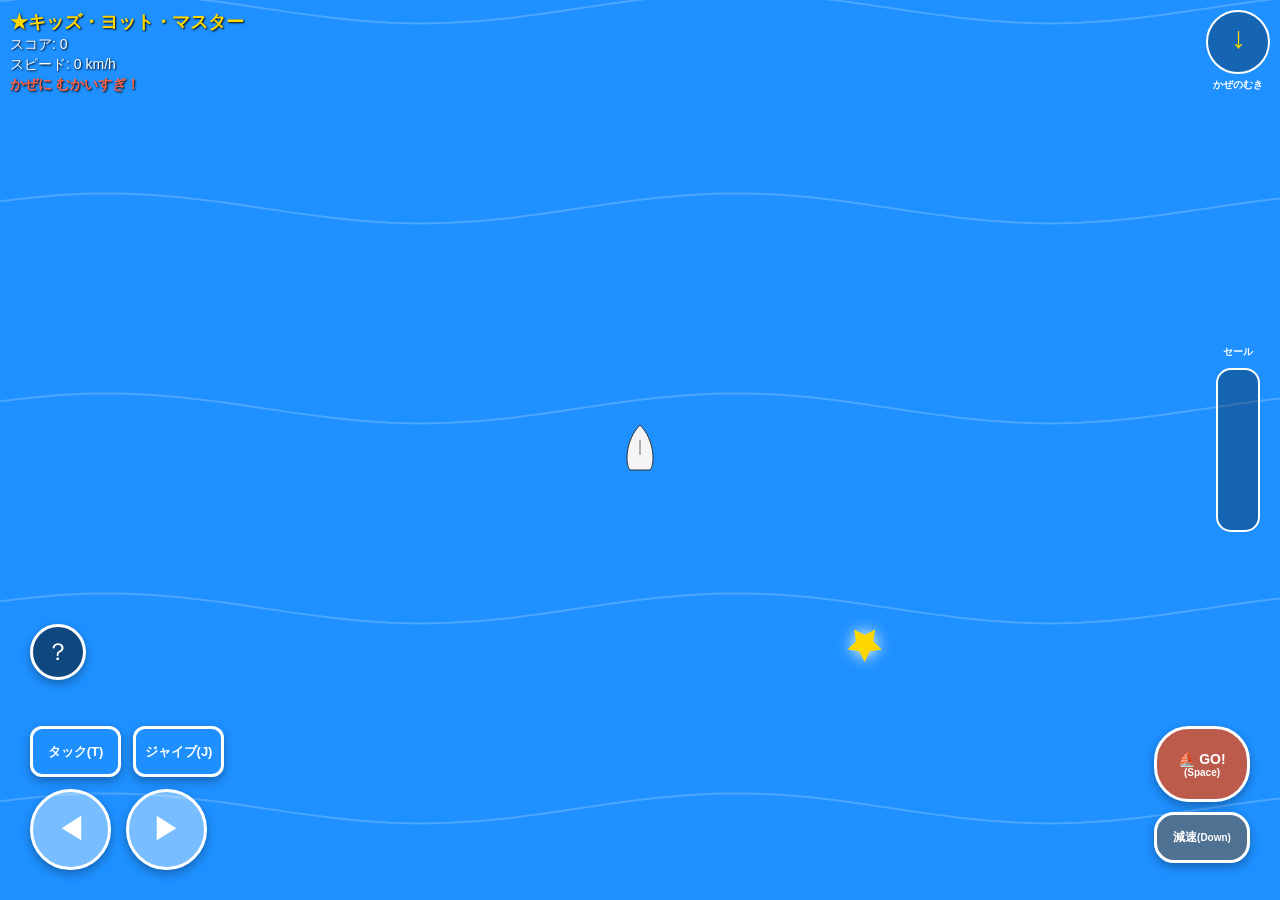
==== index.html @ 358315ac "Update and rename kids-yacht-master.html to index.html" ====
<!DOCTYPE html>
<html lang="ja">
<head>
    <meta charset="UTF-8">
    <meta name="viewport" content="width=device-width, initial-scale=1.0, maximum-scale=1.0, user-scalable=no">
    <title>キッズ・ヨット・マスター（操船強化版）</title>
    <style>
        /* 基本レイアウトの設定 */
        body {
            margin: 0;
            overflow: hidden;
            background-color: #87CEEB;
            font-family: "Hiragino Kaku Gothic ProN", "Meiryo", sans-serif;
            touch-action: none;
            -webkit-user-select: none;
            user-select: none;
        }
        #gameCanvas {
            display: block;
            background-color: #1E90FF;
        }
        /* スコアや速度などの情報を表示するエリア */
        #ui {
            position: absolute;
            top: 10px;
            left: 10px;
            color: white;
            text-shadow: 1px 1px 2px #000;
            pointer-events: none;
            z-index: 10;
        }
        h1 { margin: 0; font-size: 18px; color: #FFD700; }
        p { margin: 2px 0; font-size: 14px; }

        /* 風向きインジケーターの設定 */
        #wind-container {
            position: absolute;
            top: 10px;
            right: 10px;
            text-align: center;
            pointer-events: none;
            z-index: 10;
        }
        #wind-indicator {
            width: 60px;
            height: 60px;
            background: rgba(0, 0, 0, 0.3);
            border: 2px solid white;
            border-radius: 50%;
            display: flex;
            justify-content: center;
            align-items: center;
            margin: 0 auto;
        }
        #arrow {
            font-size: 30px;
            font-weight: bold;
            color: #FFD700;
            transition: transform 0.1s;
        }
        .label { color: white; font-size: 10px; font-weight: bold; margin-top: 4px; }

        /* セール状態ゲージ */
        #sail-gauge-container {
            position: absolute;
            right: 20px;
            top: 50%;
            transform: translateY(-50%);
            width: 30px;
            height: 150px;
            background: rgba(0, 0, 0, 0.3);
            border: 2px solid white;
            border-radius: 15px;
            padding: 5px;
            display: flex;
            flex-direction: column;
            align-items: center;
            justify-content: flex-end;
            z-index: 10;
        }
        #sail-gauge-fill {
            width: 100%;
            height: 0%;
            background: #FF6347;
            border-radius: 10px;
            transition: height 0.3s ease;
        }
        #sail-gauge-label {
            position: absolute;
            top: -25px;
            color: white;
            font-size: 10px;
            white-space: nowrap;
            font-weight: bold;
        }

        /* 下部の操作ボタンエリア */
        #controls {
            position: absolute;
            bottom: 30px;
            left: 0;
            width: 100%;
            display: flex;
            justify-content: space-between;
            padding: 0 30px;
            box-sizing: border-box;
            z-index: 20;
        }

        .btn {
            width: 75px;
            height: 75px;
            background: rgba(255, 255, 255, 0.4);
            border: 3px solid white;
            border-radius: 50%;
            font-size: 30px;
            display: flex;
            justify-content: center;
            align-items: center;
            cursor: pointer;
            box-shadow: 0 4px 10px rgba(0,0,0,0.3);
            color: white;
        }
        
        .btn:active, .btn.pressed {
            background: rgba(255, 215, 0, 0.8);
            transform: scale(0.9);
        }

        /* タック・ジャイブボタンのスタイル（サイズを大きく調整） */
        .special-btns {
            display: flex;
            gap: 12px;
            margin-bottom: 12px;
        }
        .btn-small {
            width: 85px; /* 65pxから拡大 */
            height: 45px; /* 40pxから拡大 */
            font-size: 13px;
            font-weight: bold;
            border-radius: 12px;
            background: rgba(30, 144, 255, 0.6);
        }

        /* セール操作用ボタン */
        .sail-btns {
            display: flex;
            flex-direction: column;
            gap: 10px;
            align-items: center;
        }

        #btn-sail {
            width: 90px;
            height: 70px;
            background: rgba(255, 69, 0, 0.7);
            font-size: 14px;
            font-weight: bold;
            border-radius: 35px;
            flex-direction: column;
            text-align: center;
        }
        #btn-sail.active { background: #FFD700; color: #333; }
        
        #btn-release {
            width: 90px;
            height: 45px;
            background: rgba(100, 100, 100, 0.7);
            font-size: 12px;
            font-weight: bold;
            border-radius: 20px;
            text-align: center;
        }

        /* ヘルプボタン */
        #btn-help {
            position: absolute;
            bottom: 220px; 
            left: 30px;
            width: 50px;
            height: 50px;
            font-size: 24px;
            background: rgba(0, 0, 0, 0.5);
            z-index: 25;
        }

        /* ヘルプ表示用のモーダル */
        #help-modal {
            display: none;
            position: fixed;
            top: 50%;
            left: 50%;
            transform: translate(-50%, -50%);
            width: 85%;
            max-width: 400px;
            background: white;
            padding: 20px;
            border-radius: 20px;
            box-shadow: 0 0 20px rgba(0,0,0,0.5);
            z-index: 100;
            color: #333;
        }
        #help-modal h2 { margin-top: 0; color: #1E90FF; text-align: center; }
        #help-modal ul { padding-left: 20px; }
        #help-modal li { margin-bottom: 10px; font-size: 14px; line-height: 1.4; }
        #close-help {
            display: block;
            margin: 20px auto 0;
            padding: 10px 30px;
            background: #1E90FF;
            color: white;
            border: none;
            border-radius: 25px;
            font-weight: bold;
            cursor: pointer;
        }
        #overlay {
            display: none;
            position: fixed;
            top: 0;
            left: 0;
            width: 100%;
            height: 100%;
            background: rgba(0,0,0,0.6);
            z-index: 90;
        }
    </style>
</head>
<body>

    <div id="ui">
        <h1>★キッズ・ヨット・マスター</h1>
        <p>スコア: <span id="score">0</span></p>
        <p>スピード: <span id="speed">0</span> km/h</p>
        <p id="msg" style="color: #FF6347; font-weight: bold;"></p>
    </div>

    <div id="wind-container">
        <div id="wind-indicator"><div id="arrow">↑</div></div>
        <div class="label">かぜのむき</div>
    </div>

    <!-- セールゲージ -->
    <div id="sail-gauge-container">
        <div id="sail-gauge-label">セール</div>
        <div id="sail-gauge-fill"></div>
    </div>

    <canvas id="gameCanvas"></canvas>

    <div id="btn-help" class="btn">？</div>

    <div id="controls">
        <div style="display:flex; flex-direction: column;">
            <div class="special-btns">
                <div id="btn-tack" class="btn btn-small">タック(T)</div>
                <div id="btn-gybe" class="btn btn-small">ジャイブ(J)</div>
            </div>
            <div style="display:flex; gap:15px; align-items: flex-end;">
                <div id="btn-left" class="btn">◀</div>
                <div id="btn-right" class="btn">▶</div>
            </div>
        </div>
        <div class="sail-btns">
            <div id="btn-sail" class="btn">⛵ GO!<br><span style="font-size:10px;">(Space)</span></div>
            <div id="btn-release" class="btn">減速<br><span style="font-size:10px;">(Down)</span></div>
        </div>
    </div>

    <div id="overlay"></div>
    <div id="help-modal">
        <h2>あそびかた</h2>
        <ul>
            <li><strong>【GO! / Space】</strong>でセールを はるよ！</li>
            <li><strong>【減速 / ↓】</strong>でセールを たたんで 止まるよ。</li>
            <li><strong>【タック / T】</strong>は 風上（かざかみ）を 通って むきを かえるよ。</li>
            <li><strong>【ジャイブ / J】</strong>は 風下（かざしも）を 通って むきを かえるよ。</li>
            <li><strong>【◀ ▶】</strong>は ハンドルを きるよ。</li>
            <li>かぜを よこから うけると スピードが アップ！ ⛵✨</li>
        </ul>
        <button id="close-help">わかった！</button>
    </div>

<script>
    /**
     * システム管理・初期化
     */
    const canvas = document.getElementById('gameCanvas');
    const ctx = canvas.getContext('2d');

    function resize() {
        canvas.width = window.innerWidth;
        canvas.height = window.innerHeight;
    }
    window.addEventListener('resize', resize);
    resize();

    /**
     * ヘルプ画面制御
     */
    const helpBtn = document.getElementById('btn-help');
    const helpModal = document.getElementById('help-modal');
    const helpOverlay = document.getElementById('overlay');
    const closeHelp = document.getElementById('close-help');

    const toggleHelp = (show) => {
        const display = show ? 'block' : 'none';
        helpModal.style.display = display;
        helpOverlay.style.display = display;
    };

    helpBtn.addEventListener('click', () => toggleHelp(true));
    helpBtn.addEventListener('touchstart', (e) => { e.preventDefault(); toggleHelp(true); });
    closeHelp.addEventListener('click', () => toggleHelp(false));
    helpOverlay.addEventListener('click', () => toggleHelp(false));

    /**
     * ゲーム状態
     */
    let score = 0;
    const boat = {
        x: window.innerWidth / 2,
        y: window.innerHeight / 2,
        angle: -Math.PI / 2,
        speed: 0,
        maxSpeed: 6,
        rotationSpeed: 0.05,
        sailOpen: false,
        autoRotateDir: 0, 
        autoRotateTarget: null
    };

    const windAngle = Math.PI / 2; // 北風（上から下）

    const star = {
        x: Math.random() * (window.innerWidth - 100) + 50,
        y: Math.random() * (window.innerHeight - 100) + 50,
        size: 18
    };

    const input = { left: false, right: false };

    /**
     * 旋回ロジック（タック・ジャイブ）
     */
    function startSpecialMove(type) {
        // 現在の風に対する角度を確認
        let diff = Math.atan2(Math.sin(boat.angle - windAngle), Math.cos(boat.angle - windAngle));
        
        if (type === 'tack') {
            // タック：風上を回る
            boat.autoRotateDir = (diff < 0) ? 1 : -1;
            boat.autoRotateTarget = boat.angle + boat.autoRotateDir * Math.PI * 0.5;
        } else if (type === 'gybe') {
            // ジャイブ：風下を回る
            boat.autoRotateDir = (diff < 0) ? -1 : 1;
            boat.autoRotateTarget = boat.angle + boat.autoRotateDir * Math.PI * 0.5;
        }
    }

    /**
     * 入力イベント処理
     */
    // キーボード
    window.addEventListener('keydown', (e) => {
        const key = e.code;
        if(key === 'ArrowLeft') { input.left = true; boat.autoRotateDir = 0; }
        if(key === 'ArrowRight') { input.right = true; boat.autoRotateDir = 0; }
        if(key === 'Space' || key === 'ArrowUp') boat.sailOpen = true;
        if(key === 'ArrowDown') boat.sailOpen = false;
        
        // 特殊操船ショートカット
        if(key === 'KeyT') startSpecialMove('tack');
        if(key === 'KeyJ') startSpecialMove('gybe');
    });
    
    window.addEventListener('keyup', (e) => {
        if(e.code === 'ArrowLeft') input.left = false;
        if(e.code === 'ArrowRight') input.right = false;
    });

    // ボタンUI
    function setupDirBtn(id, key) {
        const btn = document.getElementById(id);
        const start = (e) => { 
            e.preventDefault(); 
            input[key] = true; 
            btn.classList.add('pressed'); 
            boat.autoRotateDir = 0; 
        };
        const end = (e) => { 
            e.preventDefault(); 
            input[key] = false; 
            btn.classList.remove('pressed'); 
        };
        btn.addEventListener('touchstart', start, {passive: false});
        btn.addEventListener('touchend', end, {passive: false});
        btn.addEventListener('mousedown', start);
        btn.addEventListener('mouseup', end);
        btn.addEventListener('mouseleave', end);
    }
    setupDirBtn('btn-left', 'left');
    setupDirBtn('btn-right', 'right');

    const sailBtn = document.getElementById('btn-sail');
    const releaseBtn = document.getElementById('btn-release');
    const tackBtn = document.getElementById('btn-tack');
    const gybeBtn = document.getElementById('btn-gybe');

    sailBtn.addEventListener('click', () => boat.sailOpen = true);
    sailBtn.addEventListener('touchstart', (e) => { e.preventDefault(); boat.sailOpen = true; });
    releaseBtn.addEventListener('click', () => boat.sailOpen = false);
    releaseBtn.addEventListener('touchstart', (e) => { e.preventDefault(); boat.sailOpen = false; });
    
    tackBtn.addEventListener('click', () => startSpecialMove('tack'));
    gybeBtn.addEventListener('click', () => startSpecialMove('gybe'));

    /**
     * 更新処理
     */
    function update() {
        // 自動旋回
        if (boat.autoRotateDir !== 0) {
            boat.angle += boat.rotationSpeed * boat.autoRotateDir;
            if (Math.abs(boat.angle - boat.autoRotateTarget) < 0.1) {
                boat.autoRotateDir = 0;
            }
        }

        // 手動旋回
        if (input.left) boat.angle -= boat.rotationSpeed;
        if (input.right) boat.angle += boat.rotationSpeed;

        // 風との角度計算
        let diff = Math.atan2(Math.sin(boat.angle - windAngle), Math.cos(boat.angle - windAngle));
        let absDiff = Math.abs(diff);

        let windEfficiency = 0;
        let msg = "";

        // ヨットの帆走物理
        if (absDiff > Math.PI * 0.75) {
            windEfficiency = -0.5;
            msg = "かぜに むかいすぎ！";
        } else if (absDiff > Math.PI * 0.4) {
            windEfficiency = 1.2;
        } else if (absDiff < Math.PI * 0.15) {
            windEfficiency = 0.7;
        } else {
            windEfficiency = 1.0;
        }

        if (boat.sailOpen) {
            boat.speed += 0.08 * windEfficiency;
            sailBtn.classList.add('active');
        } else {
            boat.speed *= 0.97;
            sailBtn.classList.remove('active');
        }

        if (boat.speed > boat.maxSpeed) boat.speed = boat.maxSpeed;
        if (boat.speed < 0) boat.speed = 0;

        boat.x += Math.cos(boat.angle) * boat.speed;
        boat.y += Math.sin(boat.angle) * boat.speed;

        // ループ
        if (boat.x > canvas.width + 20) boat.x = -20;
        if (boat.x < -20) boat.x = canvas.width + 20;
        if (boat.y > canvas.height + 20) boat.y = -20;
        if (boat.y < -20) boat.y = canvas.height + 20;

        // アイテム取得
        let dx = boat.x - star.x;
        let dy = boat.y - star.y;
        if (Math.sqrt(dx*dx + dy*dy) < 35) {
            score++;
            document.getElementById('score').innerText = score;
            star.x = Math.random() * (canvas.width - 100) + 50;
            star.y = Math.random() * (canvas.height - 100) + 50;
            if (navigator.vibrate) navigator.vibrate(50);
        }

        // UI
        document.getElementById('speed').innerText = Math.floor(boat.speed * 5);
        document.getElementById('msg').innerText = msg;
        const gaugeHeight = boat.sailOpen ? 100 : 0;
        document.getElementById('sail-gauge-fill').style.height = gaugeHeight + '%';
    }

    /**
     * 描画処理
     */
    function draw() {
        ctx.clearRect(0, 0, canvas.width, canvas.height);

        // 波背景
        ctx.strokeStyle = "rgba(255, 255, 255, 0.2)";
        ctx.lineWidth = 2;
        let time = Date.now() / 1000;
        for(let i=-2; i<10; i++) {
            let yOffset = (time * 50) % 200;
            let baseY = i * 200 + yOffset;
            ctx.beginPath();
            for(let x=0; x<canvas.width + 100; x+=30) {
                let waveY = baseY + Math.sin(x/100 + time) * 15;
                if (x === 0) ctx.moveTo(x, waveY);
                else ctx.lineTo(x, waveY);
            }
            ctx.stroke();
        }

        // 星
        ctx.save();
        ctx.fillStyle = "#FFD700";
        ctx.shadowColor = "white";
        ctx.shadowBlur = 15;
        ctx.beginPath();
        for(let i=0; i<5; i++) {
            ctx.lineTo(star.x + Math.cos((18+i*72)/180*Math.PI)*star.size, 
                       star.y + Math.sin((18+i*72)/180*Math.PI)*star.size);
            ctx.lineTo(star.x + Math.cos((54+i*72)/180*Math.PI)*star.size/2, 
                       star.y + Math.sin((54+i*72)/180*Math.PI)*star.size/2);
        }
        ctx.closePath();
        ctx.fill();
        ctx.restore();

        // 船体
        ctx.save();
        ctx.translate(boat.x, boat.y);
        ctx.rotate(boat.angle);

        ctx.fillStyle = "#F5F5F5";
        ctx.beginPath();
        ctx.moveTo(25, 0);
        ctx.bezierCurveTo(10, 15, -15, 15, -20, 10);
        ctx.lineTo(-20, -10);
        ctx.bezierCurveTo(-15, -15, 10, -15, 25, 0);
        ctx.fill();
        ctx.strokeStyle = "#333";
        ctx.lineWidth = 1;
        ctx.stroke();

        ctx.strokeStyle = "#666";
        ctx.beginPath(); ctx.moveTo(-5, 0); ctx.lineTo(10, 0); ctx.stroke();

        // 帆（セール）
        if (boat.sailOpen || boat.speed > 0.5) {
            let diff = Math.atan2(Math.sin(windAngle - boat.angle), Math.cos(windAngle - boat.angle));
            let sailAngle = diff / 2;
            if (Math.abs(diff) > Math.PI * 0.8) sailAngle = 0;

            ctx.save();
            ctx.rotate(sailAngle);
            ctx.globalAlpha = boat.sailOpen ? 1.0 : 0.4;
            ctx.fillStyle = "white";
            ctx.beginPath();
            ctx.moveTo(8, 0);
            let curveWidth = boat.sailOpen ? (2 + boat.speed) : 1;
            ctx.quadraticCurveTo(-15, curveWidth, -25, 0);
            ctx.lineTo(8, 0);
            ctx.fill();
            ctx.strokeStyle = "#ddd";
            ctx.stroke();
            ctx.restore();
        }

        ctx.restore();
    }

    function gameLoop() {
        update();
        draw();
        requestAnimationFrame(gameLoop);
    }

    document.getElementById('arrow').style.transform = `rotate(180deg)`;
    gameLoop();
</script>
</body>
</html>
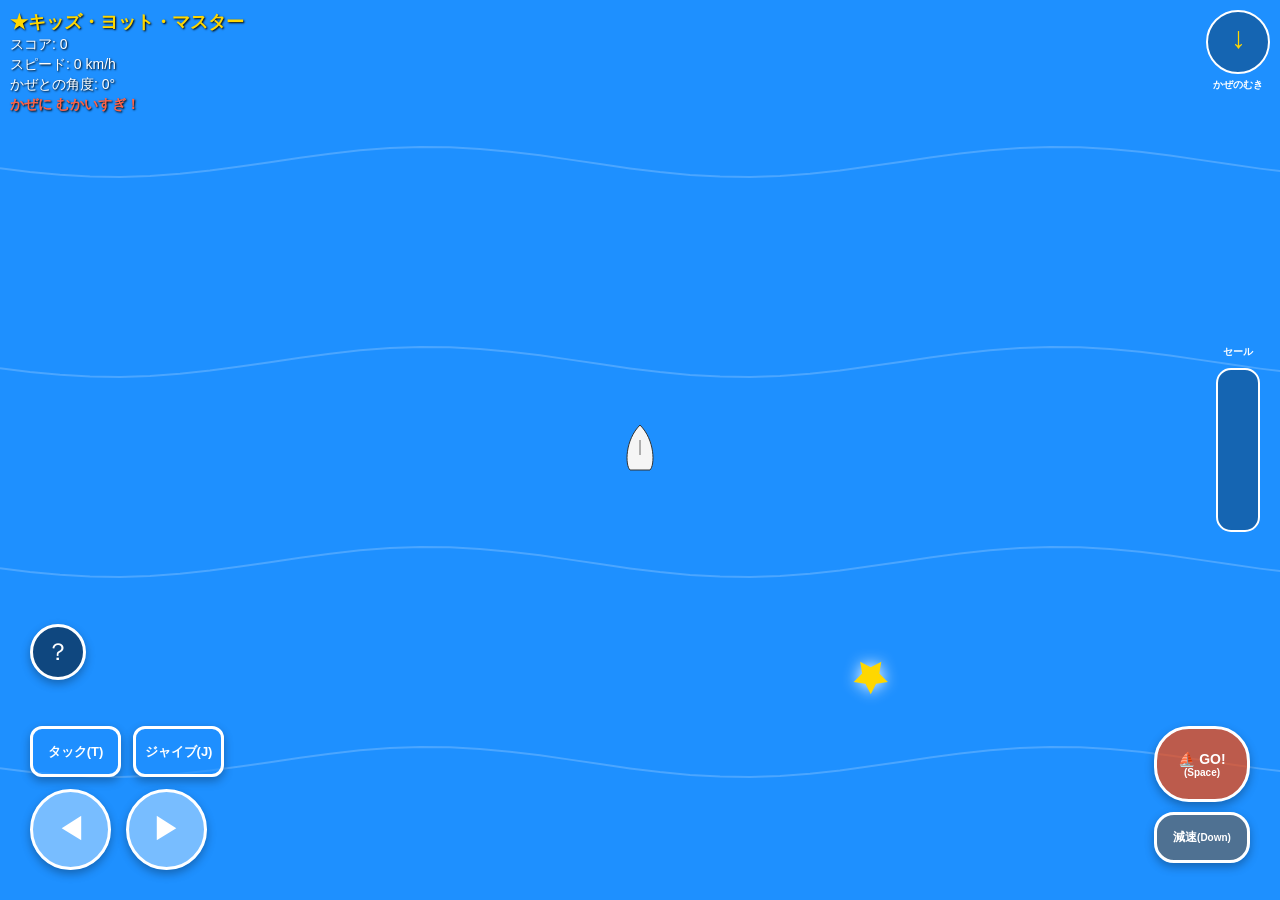
==== commit 792a1413: "* jsとCSSを分割 * セールの貼り具合を微調整出来るように変更 * 風上から見てヨットがどれだけ傾いてるかを表示するよう変更" ====
--- a/index.html
+++ b/index.html
@@ -1,242 +1,27 @@
 <!DOCTYPE html>
 <html lang="ja">
+
 <head>
     <meta charset="UTF-8">
     <meta name="viewport" content="width=device-width, initial-scale=1.0, maximum-scale=1.0, user-scalable=no">
     <title>キッズ・ヨット・マスター（操船強化版）</title>
-    <style>
-        /* 基本レイアウトの設定 */
-        body {
-            margin: 0;
-            overflow: hidden;
-            background-color: #87CEEB;
-            font-family: "Hiragino Kaku Gothic ProN", "Meiryo", sans-serif;
-            touch-action: none;
-            -webkit-user-select: none;
-            user-select: none;
-        }
-        #gameCanvas {
-            display: block;
-            background-color: #1E90FF;
-        }
-        /* スコアや速度などの情報を表示するエリア */
-        #ui {
-            position: absolute;
-            top: 10px;
-            left: 10px;
-            color: white;
-            text-shadow: 1px 1px 2px #000;
-            pointer-events: none;
-            z-index: 10;
-        }
-        h1 { margin: 0; font-size: 18px; color: #FFD700; }
-        p { margin: 2px 0; font-size: 14px; }
+    <link rel="stylesheet" href="style.css">
+</head>
 
-        /* 風向きインジケーターの設定 */
-        #wind-container {
-            position: absolute;
-            top: 10px;
-            right: 10px;
-            text-align: center;
-            pointer-events: none;
-            z-index: 10;
-        }
-        #wind-indicator {
-            width: 60px;
-            height: 60px;
-            background: rgba(0, 0, 0, 0.3);
-            border: 2px solid white;
-            border-radius: 50%;
-            display: flex;
-            justify-content: center;
-            align-items: center;
-            margin: 0 auto;
-        }
-        #arrow {
-            font-size: 30px;
-            font-weight: bold;
-            color: #FFD700;
-            transition: transform 0.1s;
-        }
-        .label { color: white; font-size: 10px; font-weight: bold; margin-top: 4px; }
-
-        /* セール状態ゲージ */
-        #sail-gauge-container {
-            position: absolute;
-            right: 20px;
-            top: 50%;
-            transform: translateY(-50%);
-            width: 30px;
-            height: 150px;
-            background: rgba(0, 0, 0, 0.3);
-            border: 2px solid white;
-            border-radius: 15px;
-            padding: 5px;
-            display: flex;
-            flex-direction: column;
-            align-items: center;
-            justify-content: flex-end;
-            z-index: 10;
-        }
-        #sail-gauge-fill {
-            width: 100%;
-            height: 0%;
-            background: #FF6347;
-            border-radius: 10px;
-            transition: height 0.3s ease;
-        }
-        #sail-gauge-label {
-            position: absolute;
-            top: -25px;
-            color: white;
-            font-size: 10px;
-            white-space: nowrap;
-            font-weight: bold;
-        }
-
-        /* 下部の操作ボタンエリア */
-        #controls {
-            position: absolute;
-            bottom: 30px;
-            left: 0;
-            width: 100%;
-            display: flex;
-            justify-content: space-between;
-            padding: 0 30px;
-            box-sizing: border-box;
-            z-index: 20;
-        }
-
-        .btn {
-            width: 75px;
-            height: 75px;
-            background: rgba(255, 255, 255, 0.4);
-            border: 3px solid white;
-            border-radius: 50%;
-            font-size: 30px;
-            display: flex;
-            justify-content: center;
-            align-items: center;
-            cursor: pointer;
-            box-shadow: 0 4px 10px rgba(0,0,0,0.3);
-            color: white;
-        }
-        
-        .btn:active, .btn.pressed {
-            background: rgba(255, 215, 0, 0.8);
-            transform: scale(0.9);
-        }
-
-        /* タック・ジャイブボタンのスタイル（サイズを大きく調整） */
-        .special-btns {
-            display: flex;
-            gap: 12px;
-            margin-bottom: 12px;
-        }
-        .btn-small {
-            width: 85px; /* 65pxから拡大 */
-            height: 45px; /* 40pxから拡大 */
-            font-size: 13px;
-            font-weight: bold;
-            border-radius: 12px;
-            background: rgba(30, 144, 255, 0.6);
-        }
-
-        /* セール操作用ボタン */
-        .sail-btns {
-            display: flex;
-            flex-direction: column;
-            gap: 10px;
-            align-items: center;
-        }
-
-        #btn-sail {
-            width: 90px;
-            height: 70px;
-            background: rgba(255, 69, 0, 0.7);
-            font-size: 14px;
-            font-weight: bold;
-            border-radius: 35px;
-            flex-direction: column;
-            text-align: center;
-        }
-        #btn-sail.active { background: #FFD700; color: #333; }
-        
-        #btn-release {
-            width: 90px;
-            height: 45px;
-            background: rgba(100, 100, 100, 0.7);
-            font-size: 12px;
-            font-weight: bold;
-            border-radius: 20px;
-            text-align: center;
-        }
-
-        /* ヘルプボタン */
-        #btn-help {
-            position: absolute;
-            bottom: 220px; 
-            left: 30px;
-            width: 50px;
-            height: 50px;
-            font-size: 24px;
-            background: rgba(0, 0, 0, 0.5);
-            z-index: 25;
-        }
-
-        /* ヘルプ表示用のモーダル */
-        #help-modal {
-            display: none;
-            position: fixed;
-            top: 50%;
-            left: 50%;
-            transform: translate(-50%, -50%);
-            width: 85%;
-            max-width: 400px;
-            background: white;
-            padding: 20px;
-            border-radius: 20px;
-            box-shadow: 0 0 20px rgba(0,0,0,0.5);
-            z-index: 100;
-            color: #333;
-        }
-        #help-modal h2 { margin-top: 0; color: #1E90FF; text-align: center; }
-        #help-modal ul { padding-left: 20px; }
-        #help-modal li { margin-bottom: 10px; font-size: 14px; line-height: 1.4; }
-        #close-help {
-            display: block;
-            margin: 20px auto 0;
-            padding: 10px 30px;
-            background: #1E90FF;
-            color: white;
-            border: none;
-            border-radius: 25px;
-            font-weight: bold;
-            cursor: pointer;
-        }
-        #overlay {
-            display: none;
-            position: fixed;
-            top: 0;
-            left: 0;
-            width: 100%;
-            height: 100%;
-            background: rgba(0,0,0,0.6);
-            z-index: 90;
-        }
-    </style>
-</head>
 <body>
 
     <div id="ui">
         <h1>★キッズ・ヨット・マスター</h1>
         <p>スコア: <span id="score">0</span></p>
         <p>スピード: <span id="speed">0</span> km/h</p>
+        <p>かぜとの角度: <span id="wind-angle-val">0</span>°</p>
         <p id="msg" style="color: #FF6347; font-weight: bold;"></p>
     </div>
 
     <div id="wind-container">
-        <div id="wind-indicator"><div id="arrow">↑</div></div>
+        <div id="wind-indicator">
+            <div id="arrow">↑</div>
+        </div>
         <div class="label">かぜのむき</div>
     </div>
 
@@ -281,302 +66,7 @@
         <button id="close-help">わかった！</button>
     </div>
 
-<script>
-    /**
-     * システム管理・初期化
-     */
-    const canvas = document.getElementById('gameCanvas');
-    const ctx = canvas.getContext('2d');
+    <script src="script.js"></script>
+</body>
 
-    function resize() {
-        canvas.width = window.innerWidth;
-        canvas.height = window.innerHeight;
-    }
-    window.addEventListener('resize', resize);
-    resize();
-
-    /**
-     * ヘルプ画面制御
-     */
-    const helpBtn = document.getElementById('btn-help');
-    const helpModal = document.getElementById('help-modal');
-    const helpOverlay = document.getElementById('overlay');
-    const closeHelp = document.getElementById('close-help');
-
-    const toggleHelp = (show) => {
-        const display = show ? 'block' : 'none';
-        helpModal.style.display = display;
-        helpOverlay.style.display = display;
-    };
-
-    helpBtn.addEventListener('click', () => toggleHelp(true));
-    helpBtn.addEventListener('touchstart', (e) => { e.preventDefault(); toggleHelp(true); });
-    closeHelp.addEventListener('click', () => toggleHelp(false));
-    helpOverlay.addEventListener('click', () => toggleHelp(false));
-
-    /**
-     * ゲーム状態
-     */
-    let score = 0;
-    const boat = {
-        x: window.innerWidth / 2,
-        y: window.innerHeight / 2,
-        angle: -Math.PI / 2,
-        speed: 0,
-        maxSpeed: 6,
-        rotationSpeed: 0.05,
-        sailOpen: false,
-        autoRotateDir: 0, 
-        autoRotateTarget: null
-    };
-
-    const windAngle = Math.PI / 2; // 北風（上から下）
-
-    const star = {
-        x: Math.random() * (window.innerWidth - 100) + 50,
-        y: Math.random() * (window.innerHeight - 100) + 50,
-        size: 18
-    };
-
-    const input = { left: false, right: false };
-
-    /**
-     * 旋回ロジック（タック・ジャイブ）
-     */
-    function startSpecialMove(type) {
-        // 現在の風に対する角度を確認
-        let diff = Math.atan2(Math.sin(boat.angle - windAngle), Math.cos(boat.angle - windAngle));
-        
-        if (type === 'tack') {
-            // タック：風上を回る
-            boat.autoRotateDir = (diff < 0) ? 1 : -1;
-            boat.autoRotateTarget = boat.angle + boat.autoRotateDir * Math.PI * 0.5;
-        } else if (type === 'gybe') {
-            // ジャイブ：風下を回る
-            boat.autoRotateDir = (diff < 0) ? -1 : 1;
-            boat.autoRotateTarget = boat.angle + boat.autoRotateDir * Math.PI * 0.5;
-        }
-    }
-
-    /**
-     * 入力イベント処理
-     */
-    // キーボード
-    window.addEventListener('keydown', (e) => {
-        const key = e.code;
-        if(key === 'ArrowLeft') { input.left = true; boat.autoRotateDir = 0; }
-        if(key === 'ArrowRight') { input.right = true; boat.autoRotateDir = 0; }
-        if(key === 'Space' || key === 'ArrowUp') boat.sailOpen = true;
-        if(key === 'ArrowDown') boat.sailOpen = false;
-        
-        // 特殊操船ショートカット
-        if(key === 'KeyT') startSpecialMove('tack');
-        if(key === 'KeyJ') startSpecialMove('gybe');
-    });
-    
-    window.addEventListener('keyup', (e) => {
-        if(e.code === 'ArrowLeft') input.left = false;
-        if(e.code === 'ArrowRight') input.right = false;
-    });
-
-    // ボタンUI
-    function setupDirBtn(id, key) {
-        const btn = document.getElementById(id);
-        const start = (e) => { 
-            e.preventDefault(); 
-            input[key] = true; 
-            btn.classList.add('pressed'); 
-            boat.autoRotateDir = 0; 
-        };
-        const end = (e) => { 
-            e.preventDefault(); 
-            input[key] = false; 
-            btn.classList.remove('pressed'); 
-        };
-        btn.addEventListener('touchstart', start, {passive: false});
-        btn.addEventListener('touchend', end, {passive: false});
-        btn.addEventListener('mousedown', start);
-        btn.addEventListener('mouseup', end);
-        btn.addEventListener('mouseleave', end);
-    }
-    setupDirBtn('btn-left', 'left');
-    setupDirBtn('btn-right', 'right');
-
-    const sailBtn = document.getElementById('btn-sail');
-    const releaseBtn = document.getElementById('btn-release');
-    const tackBtn = document.getElementById('btn-tack');
-    const gybeBtn = document.getElementById('btn-gybe');
-
-    sailBtn.addEventListener('click', () => boat.sailOpen = true);
-    sailBtn.addEventListener('touchstart', (e) => { e.preventDefault(); boat.sailOpen = true; });
-    releaseBtn.addEventListener('click', () => boat.sailOpen = false);
-    releaseBtn.addEventListener('touchstart', (e) => { e.preventDefault(); boat.sailOpen = false; });
-    
-    tackBtn.addEventListener('click', () => startSpecialMove('tack'));
-    gybeBtn.addEventListener('click', () => startSpecialMove('gybe'));
-
-    /**
-     * 更新処理
-     */
-    function update() {
-        // 自動旋回
-        if (boat.autoRotateDir !== 0) {
-            boat.angle += boat.rotationSpeed * boat.autoRotateDir;
-            if (Math.abs(boat.angle - boat.autoRotateTarget) < 0.1) {
-                boat.autoRotateDir = 0;
-            }
-        }
-
-        // 手動旋回
-        if (input.left) boat.angle -= boat.rotationSpeed;
-        if (input.right) boat.angle += boat.rotationSpeed;
-
-        // 風との角度計算
-        let diff = Math.atan2(Math.sin(boat.angle - windAngle), Math.cos(boat.angle - windAngle));
-        let absDiff = Math.abs(diff);
-
-        let windEfficiency = 0;
-        let msg = "";
-
-        // ヨットの帆走物理
-        if (absDiff > Math.PI * 0.75) {
-            windEfficiency = -0.5;
-            msg = "かぜに むかいすぎ！";
-        } else if (absDiff > Math.PI * 0.4) {
-            windEfficiency = 1.2;
-        } else if (absDiff < Math.PI * 0.15) {
-            windEfficiency = 0.7;
-        } else {
-            windEfficiency = 1.0;
-        }
-
-        if (boat.sailOpen) {
-            boat.speed += 0.08 * windEfficiency;
-            sailBtn.classList.add('active');
-        } else {
-            boat.speed *= 0.97;
-            sailBtn.classList.remove('active');
-        }
-
-        if (boat.speed > boat.maxSpeed) boat.speed = boat.maxSpeed;
-        if (boat.speed < 0) boat.speed = 0;
-
-        boat.x += Math.cos(boat.angle) * boat.speed;
-        boat.y += Math.sin(boat.angle) * boat.speed;
-
-        // ループ
-        if (boat.x > canvas.width + 20) boat.x = -20;
-        if (boat.x < -20) boat.x = canvas.width + 20;
-        if (boat.y > canvas.height + 20) boat.y = -20;
-        if (boat.y < -20) boat.y = canvas.height + 20;
-
-        // アイテム取得
-        let dx = boat.x - star.x;
-        let dy = boat.y - star.y;
-        if (Math.sqrt(dx*dx + dy*dy) < 35) {
-            score++;
-            document.getElementById('score').innerText = score;
-            star.x = Math.random() * (canvas.width - 100) + 50;
-            star.y = Math.random() * (canvas.height - 100) + 50;
-            if (navigator.vibrate) navigator.vibrate(50);
-        }
-
-        // UI
-        document.getElementById('speed').innerText = Math.floor(boat.speed * 5);
-        document.getElementById('msg').innerText = msg;
-        const gaugeHeight = boat.sailOpen ? 100 : 0;
-        document.getElementById('sail-gauge-fill').style.height = gaugeHeight + '%';
-    }
-
-    /**
-     * 描画処理
-     */
-    function draw() {
-        ctx.clearRect(0, 0, canvas.width, canvas.height);
-
-        // 波背景
-        ctx.strokeStyle = "rgba(255, 255, 255, 0.2)";
-        ctx.lineWidth = 2;
-        let time = Date.now() / 1000;
-        for(let i=-2; i<10; i++) {
-            let yOffset = (time * 50) % 200;
-            let baseY = i * 200 + yOffset;
-            ctx.beginPath();
-            for(let x=0; x<canvas.width + 100; x+=30) {
-                let waveY = baseY + Math.sin(x/100 + time) * 15;
-                if (x === 0) ctx.moveTo(x, waveY);
-                else ctx.lineTo(x, waveY);
-            }
-            ctx.stroke();
-        }
-
-        // 星
-        ctx.save();
-        ctx.fillStyle = "#FFD700";
-        ctx.shadowColor = "white";
-        ctx.shadowBlur = 15;
-        ctx.beginPath();
-        for(let i=0; i<5; i++) {
-            ctx.lineTo(star.x + Math.cos((18+i*72)/180*Math.PI)*star.size, 
-                       star.y + Math.sin((18+i*72)/180*Math.PI)*star.size);
-            ctx.lineTo(star.x + Math.cos((54+i*72)/180*Math.PI)*star.size/2, 
-                       star.y + Math.sin((54+i*72)/180*Math.PI)*star.size/2);
-        }
-        ctx.closePath();
-        ctx.fill();
-        ctx.restore();
-
-        // 船体
-        ctx.save();
-        ctx.translate(boat.x, boat.y);
-        ctx.rotate(boat.angle);
-
-        ctx.fillStyle = "#F5F5F5";
-        ctx.beginPath();
-        ctx.moveTo(25, 0);
-        ctx.bezierCurveTo(10, 15, -15, 15, -20, 10);
-        ctx.lineTo(-20, -10);
-        ctx.bezierCurveTo(-15, -15, 10, -15, 25, 0);
-        ctx.fill();
-        ctx.strokeStyle = "#333";
-        ctx.lineWidth = 1;
-        ctx.stroke();
-
-        ctx.strokeStyle = "#666";
-        ctx.beginPath(); ctx.moveTo(-5, 0); ctx.lineTo(10, 0); ctx.stroke();
-
-        // 帆（セール）
-        if (boat.sailOpen || boat.speed > 0.5) {
-            let diff = Math.atan2(Math.sin(windAngle - boat.angle), Math.cos(windAngle - boat.angle));
-            let sailAngle = diff / 2;
-            if (Math.abs(diff) > Math.PI * 0.8) sailAngle = 0;
-
-            ctx.save();
-            ctx.rotate(sailAngle);
-            ctx.globalAlpha = boat.sailOpen ? 1.0 : 0.4;
-            ctx.fillStyle = "white";
-            ctx.beginPath();
-            ctx.moveTo(8, 0);
-            let curveWidth = boat.sailOpen ? (2 + boat.speed) : 1;
-            ctx.quadraticCurveTo(-15, curveWidth, -25, 0);
-            ctx.lineTo(8, 0);
-            ctx.fill();
-            ctx.strokeStyle = "#ddd";
-            ctx.stroke();
-            ctx.restore();
-        }
-
-        ctx.restore();
-    }
-
-    function gameLoop() {
-        update();
-        draw();
-        requestAnimationFrame(gameLoop);
-    }
-
-    document.getElementById('arrow').style.transform = `rotate(180deg)`;
-    gameLoop();
-</script>
-</body>
-</html>
+</html>
--- a/style.css
+++ b/style.css
@@ -0,0 +1,262 @@
+/* 基本レイアウトの設定 */
+body {
+    margin: 0;
+    overflow: hidden;
+    background-color: #87CEEB;
+    font-family: "Hiragino Kaku Gothic ProN", "Meiryo", sans-serif;
+    touch-action: none;
+    -webkit-user-select: none;
+    user-select: none;
+}
+
+#gameCanvas {
+    display: block;
+    background-color: #1E90FF;
+}
+
+/* スコアや速度などの情報を表示するエリア */
+#ui {
+    position: absolute;
+    top: 10px;
+    left: 10px;
+    color: white;
+    text-shadow: 1px 1px 2px #000;
+    pointer-events: none;
+    z-index: 10;
+}
+
+h1 {
+    margin: 0;
+    font-size: 18px;
+    color: #FFD700;
+}
+
+p {
+    margin: 2px 0;
+    font-size: 14px;
+}
+
+/* 風向きインジケーターの設定 */
+#wind-container {
+    position: absolute;
+    top: 10px;
+    right: 10px;
+    text-align: center;
+    pointer-events: none;
+    z-index: 10;
+}
+
+#wind-indicator {
+    width: 60px;
+    height: 60px;
+    background: rgba(0, 0, 0, 0.3);
+    border: 2px solid white;
+    border-radius: 50%;
+    display: flex;
+    justify-content: center;
+    align-items: center;
+    margin: 0 auto;
+}
+
+#arrow {
+    font-size: 30px;
+    font-weight: bold;
+    color: #FFD700;
+    transition: transform 0.1s;
+}
+
+.label {
+    color: white;
+    font-size: 10px;
+    font-weight: bold;
+    margin-top: 4px;
+}
+
+/* セール状態ゲージ */
+#sail-gauge-container {
+    position: absolute;
+    right: 20px;
+    top: 50%;
+    transform: translateY(-50%);
+    width: 30px;
+    height: 150px;
+    background: rgba(0, 0, 0, 0.3);
+    border: 2px solid white;
+    border-radius: 15px;
+    padding: 5px;
+    display: flex;
+    flex-direction: column;
+    align-items: center;
+    justify-content: flex-end;
+    z-index: 10;
+}
+
+#sail-gauge-fill {
+    width: 100%;
+    height: 0%;
+    background: #FF6347;
+    border-radius: 10px;
+}
+
+#sail-gauge-label {
+    position: absolute;
+    top: -25px;
+    color: white;
+    font-size: 10px;
+    white-space: nowrap;
+    font-weight: bold;
+}
+
+/* 下部の操作ボタンエリア */
+#controls {
+    position: absolute;
+    bottom: 30px;
+    left: 0;
+    width: 100%;
+    display: flex;
+    justify-content: space-between;
+    padding: 0 30px;
+    box-sizing: border-box;
+    z-index: 20;
+}
+
+.btn {
+    width: 75px;
+    height: 75px;
+    background: rgba(255, 255, 255, 0.4);
+    border: 3px solid white;
+    border-radius: 50%;
+    font-size: 30px;
+    display: flex;
+    justify-content: center;
+    align-items: center;
+    cursor: pointer;
+    box-shadow: 0 4px 10px rgba(0, 0, 0, 0.3);
+    color: white;
+}
+
+.btn:active,
+.btn.pressed {
+    background: rgba(255, 215, 0, 0.8);
+    transform: scale(0.9);
+}
+
+/* タック・ジャイブボタンのスタイル（サイズを大きく調整） */
+.special-btns {
+    display: flex;
+    gap: 12px;
+    margin-bottom: 12px;
+}
+
+.btn-small {
+    width: 85px;
+    /* 65pxから拡大 */
+    height: 45px;
+    /* 40pxから拡大 */
+    font-size: 13px;
+    font-weight: bold;
+    border-radius: 12px;
+    background: rgba(30, 144, 255, 0.6);
+}
+
+/* セール操作用ボタン */
+.sail-btns {
+    display: flex;
+    flex-direction: column;
+    gap: 10px;
+    align-items: center;
+}
+
+#btn-sail {
+    width: 90px;
+    height: 70px;
+    background: rgba(255, 69, 0, 0.7);
+    font-size: 14px;
+    font-weight: bold;
+    border-radius: 35px;
+    flex-direction: column;
+    text-align: center;
+}
+
+#btn-sail.active {
+    background: #FFD700;
+    color: #333;
+}
+
+#btn-release {
+    width: 90px;
+    height: 45px;
+    background: rgba(100, 100, 100, 0.7);
+    font-size: 12px;
+    font-weight: bold;
+    border-radius: 20px;
+    text-align: center;
+}
+
+/* ヘルプボタン */
+#btn-help {
+    position: absolute;
+    bottom: 220px;
+    left: 30px;
+    width: 50px;
+    height: 50px;
+    font-size: 24px;
+    background: rgba(0, 0, 0, 0.5);
+    z-index: 25;
+}
+
+/* ヘルプ表示用のモーダル */
+#help-modal {
+    display: none;
+    position: fixed;
+    top: 50%;
+    left: 50%;
+    transform: translate(-50%, -50%);
+    width: 85%;
+    max-width: 400px;
+    background: white;
+    padding: 20px;
+    border-radius: 20px;
+    box-shadow: 0 0 20px rgba(0, 0, 0, 0.5);
+    z-index: 100;
+    color: #333;
+}
+
+#help-modal h2 {
+    margin-top: 0;
+    color: #1E90FF;
+    text-align: center;
+}
+
+#help-modal ul {
+    padding-left: 20px;
+}
+
+#help-modal li {
+    margin-bottom: 10px;
+    font-size: 14px;
+    line-height: 1.4;
+}
+
+#close-help {
+    display: block;
+    margin: 20px auto 0;
+    padding: 10px 30px;
+    background: #1E90FF;
+    color: white;
+    border: none;
+    border-radius: 25px;
+    font-weight: bold;
+    cursor: pointer;
+}
+
+#overlay {
+    display: none;
+    position: fixed;
+    top: 0;
+    left: 0;
+    width: 100%;
+    height: 100%;
+    background: rgba(0, 0, 0, 0.6);
+    z-index: 90;
+}
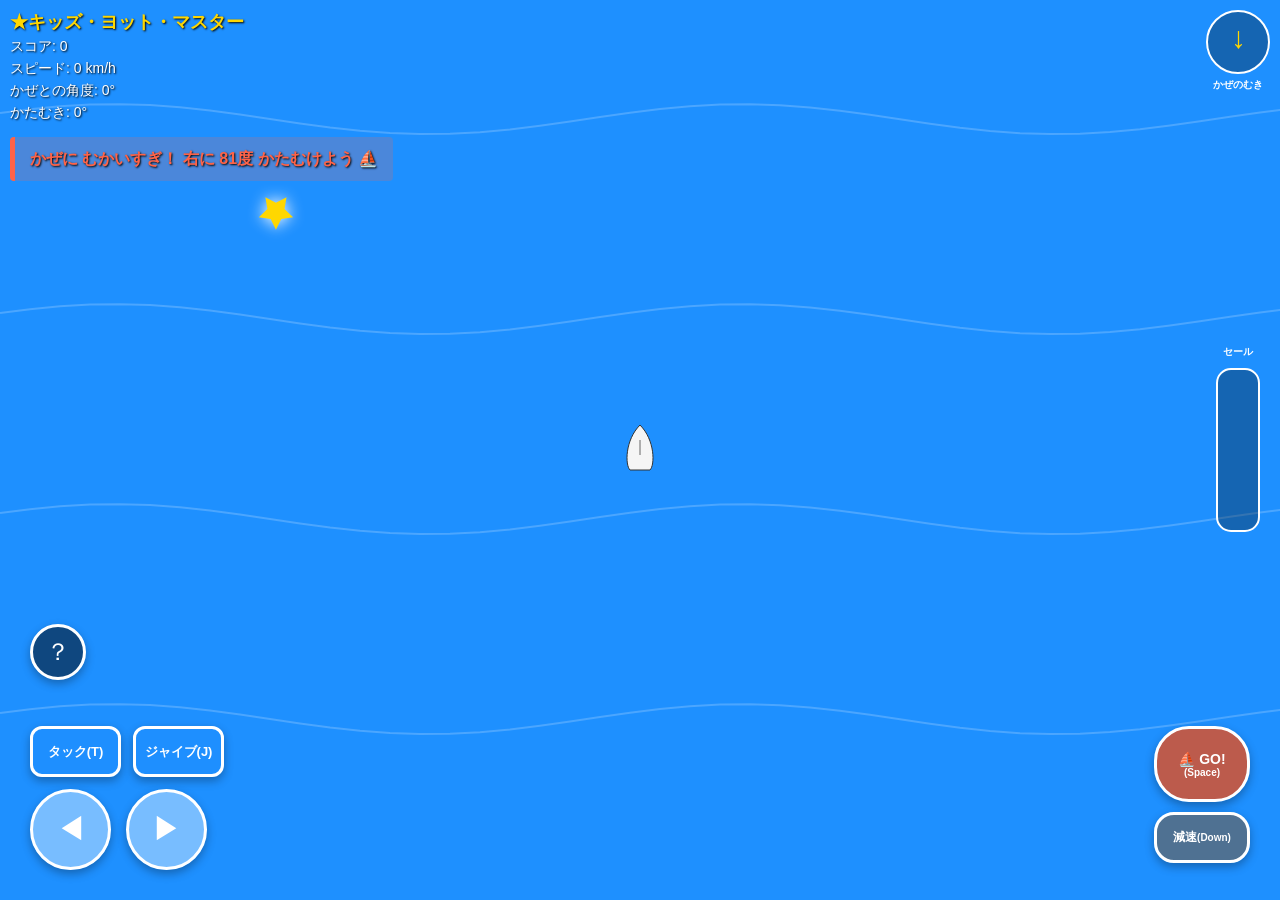
==== commit 6f06dc65: "feat: 操船アドバイス機能の実装と物理演算（慣性・ヒール）の強化 - 風向きに合わせた具体的な操船アドバイス（曲がる方向と角度）を表示する機能を追加 - 速度ベクトルを用いた慣性システムを導入し、" ====
--- a/index.html
+++ b/index.html
@@ -15,7 +15,8 @@
         <p>スコア: <span id="score">0</span></p>
         <p>スピード: <span id="speed">0</span> km/h</p>
         <p>かぜとの角度: <span id="wind-angle-val">0</span>°</p>
-        <p id="msg" style="color: #FF6347; font-weight: bold;"></p>
+        <p>かたむき: <span id="heel-angle-val">0</span>°</p>
+        <p id="msg"></p>
     </div>
 
     <div id="wind-container">
--- a/style.css
+++ b/style.css
@@ -32,8 +32,37 @@
 }
 
 p {
-    margin: 2px 0;
+    margin: 4px 0;
     font-size: 14px;
+}
+
+#msg {
+    margin-top: 15px;
+    padding: 10px 15px;
+    background: rgba(255, 99, 71, 0.2);
+    border-left: 5px solid #FF6347;
+    border-radius: 4px;
+    font-size: 16px;
+    font-weight: bold;
+    color: #FF6347;
+    animation: pulse 2s infinite ease-in-out;
+    min-height: 24px;
+    display: flex;
+    align-items: center;
+}
+
+@keyframes pulse {
+    0% {
+        transform: scale(1.0);
+    }
+
+    50% {
+        transform: scale(1.02);
+    }
+
+    100% {
+        transform: scale(1.0);
+    }
 }
 
 /* 風向きインジケーターの設定 */
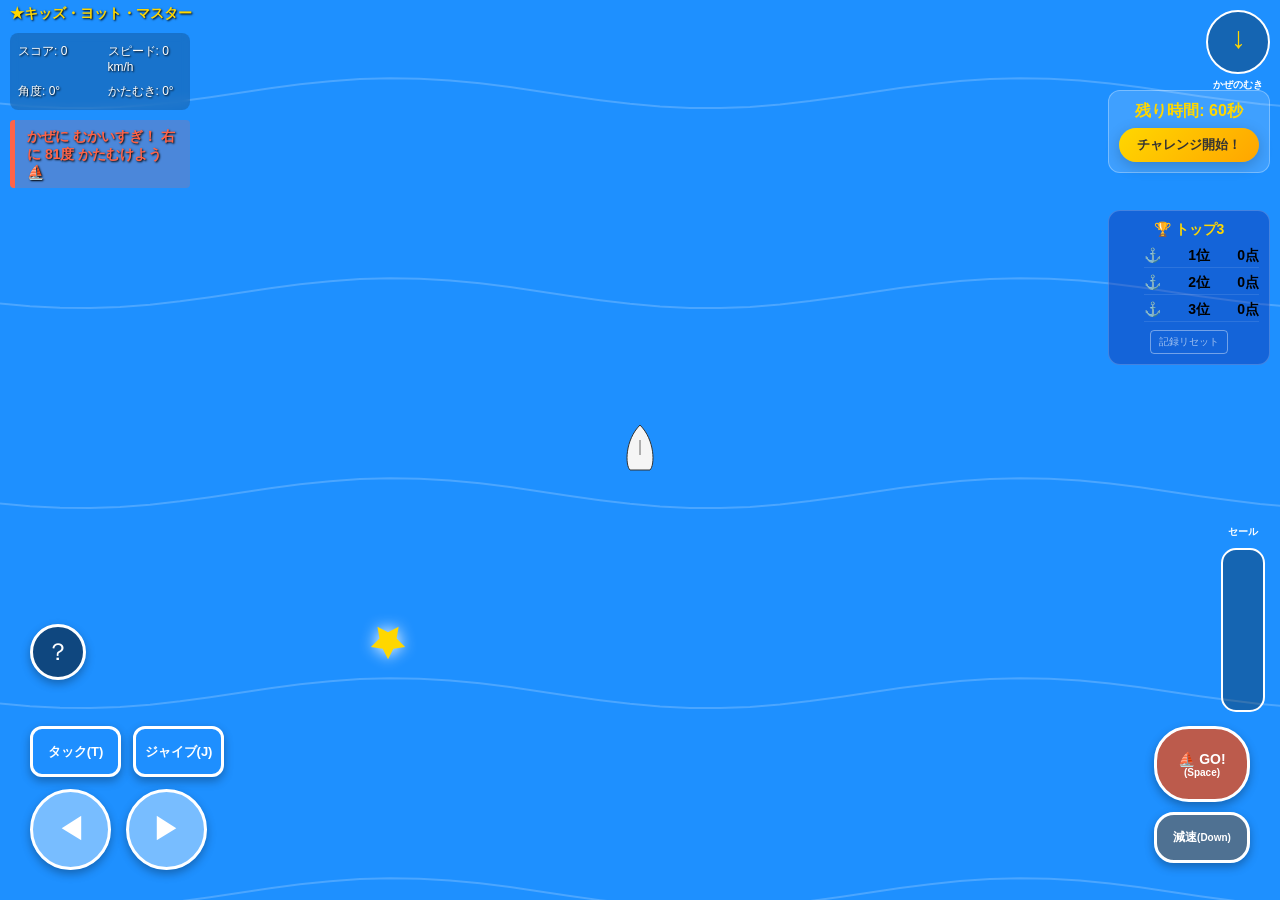
==== commit 54da48d6: "feat: 1分間スコアチャレンジ機能とランキング表示の実装 - 1分間のタイマー計測機能を追加（localStorageによるハイスコア保存に対応） - ベスト3のランキング表示と記録リセットボタン" ====
--- a/index.html
+++ b/index.html
@@ -12,11 +12,28 @@
 
     <div id="ui">
         <h1>★キッズ・ヨット・マスター</h1>
-        <p>スコア: <span id="score">0</span></p>
-        <p>スピード: <span id="speed">0</span> km/h</p>
-        <p>かぜとの角度: <span id="wind-angle-val">0</span>°</p>
-        <p>かたむき: <span id="heel-angle-val">0</span>°</p>
+        <div class="stats-grid">
+            <p>スコア: <span id="score">0</span></p>
+            <p>スピード: <span id="speed">0</span> km/h</p>
+            <p>角度: <span id="wind-angle-val">0</span>°</p>
+            <p>かたむき: <span id="heel-angle-val">0</span>°</p>
+        </div>
         <p id="msg"></p>
+    </div>
+
+    <div id="timer-container">
+        <div id="timer-display">残り時間: <span id="time-left">60</span>秒</div>
+        <button id="btn-start-timer" class="game-btn">チャレンジ開始！</button>
+    </div>
+
+    <div id="ranking-container">
+        <h3>🏆 トップ3</h3>
+        <ol id="ranking-list">
+            <li>---</li>
+            <li>---</li>
+            <li>---</li>
+        </ol>
+        <button id="btn-reset-scores" class="reset-btn">記録リセット</button>
     </div>
 
     <div id="wind-container">
--- a/style.css
+++ b/style.css
@@ -17,36 +17,161 @@
 /* スコアや速度などの情報を表示するエリア */
 #ui {
     position: absolute;
-    top: 10px;
+    top: 5px;
     left: 10px;
     color: white;
     text-shadow: 1px 1px 2px #000;
     pointer-events: none;
     z-index: 10;
-}
+    max-width: 180px;
+}
+
+/* Enable pointer events only for interactive items in UI if needed,
+   but we'll make child containers auto where needed. */
+#ui h1 {
+    pointer-events: none;
+}
+
+#ui .stats-grid {
+    pointer-events: none;
+}
+
+#ui #msg {
+    pointer-events: auto;
+}
+
 
 h1 {
     margin: 0;
-    font-size: 18px;
+    font-size: 14px;
     color: #FFD700;
+    white-space: nowrap;
 }
 
 p {
-    margin: 4px 0;
+    margin: 2px 0;
+    font-size: 12px;
+}
+
+.stats-grid {
+    display: grid;
+    grid-template-columns: 1fr 1fr;
+    gap: 5px 15px;
+    margin-top: 10px;
+    background: rgba(0, 0, 0, 0.2);
+    padding: 8px;
+    border-radius: 8px;
+    backdrop-filter: blur(4px);
+}
+
+#timer-container {
+    position: absolute;
+    top: 90px;
+    right: 10px;
+    width: 140px;
+    background: rgba(255, 255, 255, 0.15);
+    padding: 10px;
+    border-radius: 12px;
+    border: 1px solid rgba(255, 255, 255, 0.3);
+    text-align: center;
+    z-index: 25;
+    pointer-events: auto;
+}
+
+#timer-display {
+    font-size: 16px;
+    font-weight: bold;
+    margin-bottom: 6px;
+    color: #FFD700;
+}
+
+.game-btn {
+    background: linear-gradient(135deg, #FFD700, #FFA500);
+    color: #333;
+    border: none;
+    padding: 8px 16px;
+    border-radius: 20px;
+    font-weight: bold;
+    cursor: pointer;
+    box-shadow: 0 4px 15px rgba(0, 0, 0, 0.2);
+    transition: transform 0.2s, background 0.2s;
+    width: 100%;
+}
+
+.game-btn:active {
+    transform: scale(0.95);
+}
+
+#ranking-container {
+    position: absolute;
+    top: 210px;
+    right: 10px;
+    width: 140px;
+    background: rgba(0, 0, 128, 0.3);
+    padding: 10px;
+    border-radius: 12px;
+    border: 1px solid rgba(255, 255, 255, 0.2);
+    z-index: 25;
+    pointer-events: auto;
+}
+
+#ranking-container h3 {
+    margin: 0 0 8px 0;
     font-size: 14px;
+    text-align: center;
+    color: #FFD700;
+}
+
+#ranking-list {
+    margin: 0;
+    padding: 0 0 0 25px;
+    font-size: 14px;
+}
+
+#ranking-list li {
+    margin-bottom: 6px;
+    font-weight: bold;
+    list-style: none;
+    display: flex;
+    justify-content: space-between;
+    border-bottom: 1px solid rgba(255, 255, 255, 0.1);
+    padding-bottom: 2px;
+}
+
+#ranking-list li::before {
+    content: "⚓ ";
+}
+
+.reset-btn {
+    background: transparent;
+    color: rgba(255, 255, 255, 0.6);
+    border: 1px solid rgba(255, 255, 255, 0.4);
+    font-size: 10px;
+    padding: 4px 8px;
+    border-radius: 4px;
+    cursor: pointer;
+    margin-top: 8px;
+    display: block;
+    margin-left: auto;
+    margin-right: auto;
+}
+
+.reset-btn:hover {
+    color: white;
+    border-color: white;
 }
 
 #msg {
-    margin-top: 15px;
-    padding: 10px 15px;
+    margin-top: 10px;
+    padding: 8px 12px;
     background: rgba(255, 99, 71, 0.2);
     border-left: 5px solid #FF6347;
     border-radius: 4px;
-    font-size: 16px;
+    font-size: 14px;
     font-weight: bold;
     color: #FF6347;
     animation: pulse 2s infinite ease-in-out;
-    min-height: 24px;
+    min-height: 20px;
     display: flex;
     align-items: center;
 }
@@ -104,8 +229,8 @@
 /* セール状態ゲージ */
 #sail-gauge-container {
     position: absolute;
-    right: 20px;
-    top: 50%;
+    right: 15px;
+    top: 70%;
     transform: translateY(-50%);
     width: 30px;
     height: 150px;
@@ -288,4 +413,121 @@
     height: 100%;
     background: rgba(0, 0, 0, 0.6);
     z-index: 90;
+}
+
+/* スマホ向けメディアクエリ */
+@media screen and (max-width: 600px) {
+    #ui {
+        max-width: 150px;
+    }
+
+    .stats-grid {
+        grid-template-columns: 1fr;
+        gap: 2px;
+        padding: 4px;
+        background: rgba(0, 0, 0, 0.4);
+    }
+
+    #wind-container {
+        top: 5px;
+        right: 5px;
+    }
+
+    #wind-indicator {
+        width: 40px;
+        height: 40px;
+    }
+
+    #arrow {
+        font-size: 20px;
+    }
+
+    #timer-container {
+        top: 60px;
+        right: 5px;
+        width: 100px;
+        padding: 6px;
+    }
+
+    #timer-display {
+        font-size: 11px;
+        margin-bottom: 4px;
+    }
+
+    .game-btn {
+        padding: 4px 8px;
+        font-size: 10px;
+    }
+
+    #ranking-container {
+        top: 130px;
+        right: 5px;
+        width: 100px;
+        padding: 6px;
+        background: rgba(0, 0, 128, 0.5);
+    }
+
+    #ranking-container h3 {
+        font-size: 10px;
+        margin-bottom: 4px;
+    }
+
+    #ranking-list {
+        font-size: 9px;
+        padding-left: 15px;
+    }
+
+    #ranking-list li {
+        margin-bottom: 2px;
+    }
+
+    .reset-btn {
+        font-size: 7px;
+        padding: 2px 4px;
+        margin-top: 4px;
+    }
+
+    #btn-help {
+        bottom: 240px;
+        left: 20px;
+        width: 40px;
+        height: 40px;
+        font-size: 18px;
+    }
+
+    #controls {
+        bottom: 20px;
+        padding: 0 15px;
+    }
+
+    .btn {
+        width: 60px;
+        height: 60px;
+        font-size: 24px;
+    }
+
+    .btn-small {
+        width: 65px;
+        height: 35px;
+        font-size: 10px;
+    }
+
+    #btn-sail {
+        width: 70px;
+        height: 60px;
+        font-size: 11px;
+    }
+
+    #btn-release {
+        width: 70px;
+        height: 35px;
+        font-size: 9px;
+    }
+
+    #sail-gauge-container {
+        right: 10px;
+        top: 65%;
+        height: 100px;
+        width: 20px;
+    }
 }
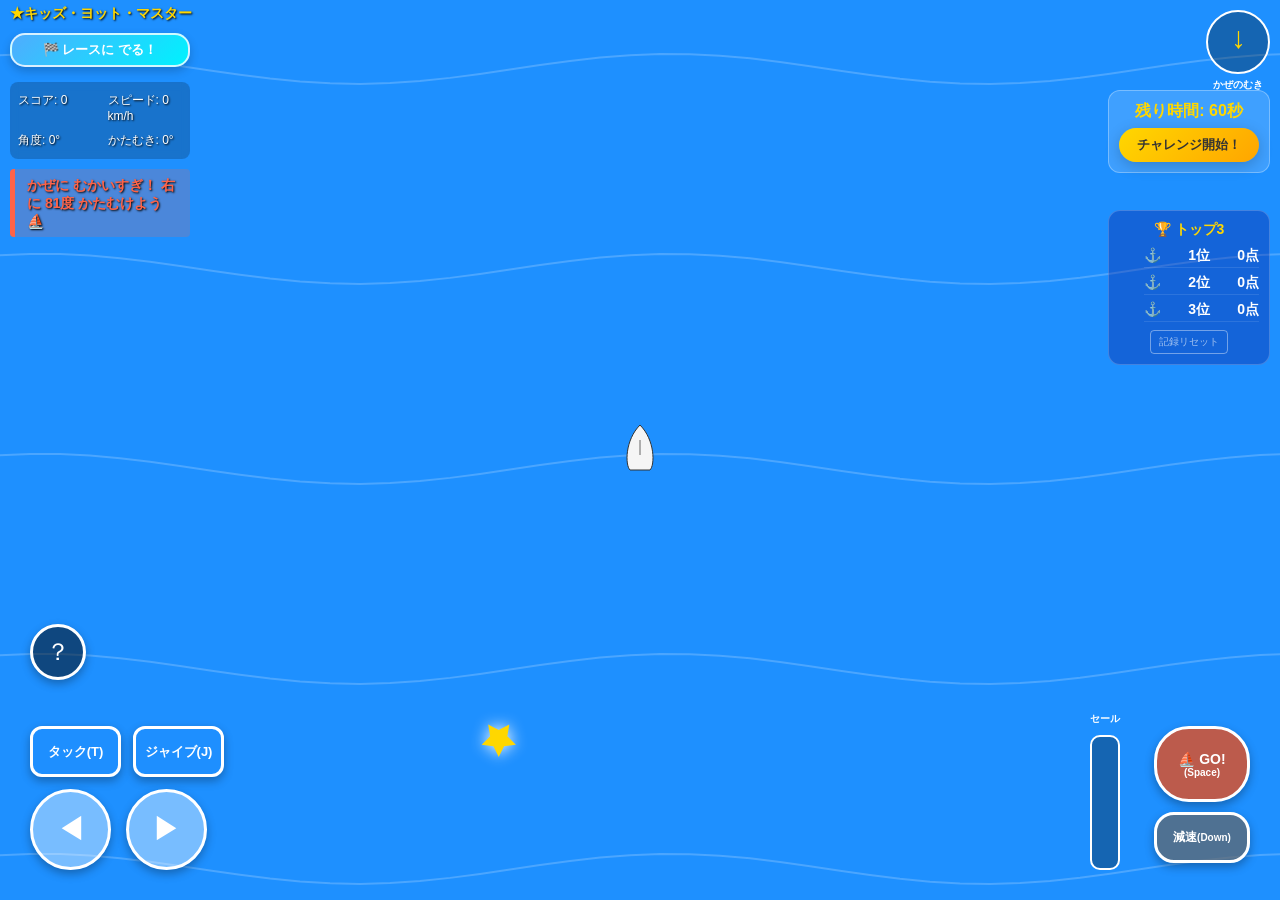
==== commit afbb1de5: "「レースにでる！」「練習にもどる」ボタンを追加" ====
--- a/index.html
+++ b/index.html
@@ -12,6 +12,9 @@
 
     <div id="ui">
         <h1>★キッズ・ヨット・マスター</h1>
+        <div id="nav-container">
+            <button onclick="location.href='race.html'" class="nav-btn">🏁 レースに でる！</button>
+        </div>
         <div class="stats-grid">
             <p>スコア: <span id="score">0</span></p>
             <p>スピード: <span id="speed">0</span> km/h</p>
--- a/style.css
+++ b/style.css
@@ -102,6 +102,36 @@
     transform: scale(0.95);
 }
 
+/* 遷移ボタンのスタイル */
+#nav-container {
+    margin: 10px 0;
+    pointer-events: auto;
+}
+
+.nav-btn {
+    background: linear-gradient(135deg, #4facfe, #00f2fe);
+    color: white;
+    border: 2px solid rgba(255, 255, 255, 0.8);
+    padding: 6px 12px;
+    border-radius: 15px;
+    font-weight: bold;
+    font-size: 13px;
+    cursor: pointer;
+    box-shadow: 0 4px 10px rgba(0, 0, 0, 0.2);
+    transition: transform 0.2s, box-shadow 0.2s;
+    width: 100%;
+    margin-bottom: 5px;
+}
+
+.nav-btn:hover {
+    box-shadow: 0 6px 15px rgba(0, 0, 0, 0.3);
+    transform: translateY(-1px);
+}
+
+.nav-btn:active {
+    transform: scale(0.95);
+}
+
 #ranking-container {
     position: absolute;
     top: 210px;
@@ -136,6 +166,7 @@
     justify-content: space-between;
     border-bottom: 1px solid rgba(255, 255, 255, 0.1);
     padding-bottom: 2px;
+    color: white;
 }
 
 #ranking-list li::before {
@@ -229,15 +260,16 @@
 /* セール状態ゲージ */
 #sail-gauge-container {
     position: absolute;
-    right: 15px;
-    top: 70%;
-    transform: translateY(-50%);
-    width: 30px;
-    height: 150px;
+    right: 160px;
+    /* ミニマップ(140px+10px)の左側に配置 */
+    bottom: 30px;
+    width: 20px;
+    height: 125px;
+    /* 操作ボタン群の高さに合わせる */
     background: rgba(0, 0, 0, 0.3);
     border: 2px solid white;
-    border-radius: 15px;
-    padding: 5px;
+    border-radius: 10px;
+    padding: 3px;
     display: flex;
     flex-direction: column;
     align-items: center;
@@ -525,9 +557,12 @@
     }
 
     #sail-gauge-container {
-        right: 10px;
-        top: 65%;
-        height: 100px;
-        width: 20px;
+        right: 110px;
+        /* モバイル：ミニマップ(100px+5px)の左側 */
+        bottom: 20px;
+        height: 105px;
+        width: 15px;
+        top: auto;
+        transform: none;
     }
 }
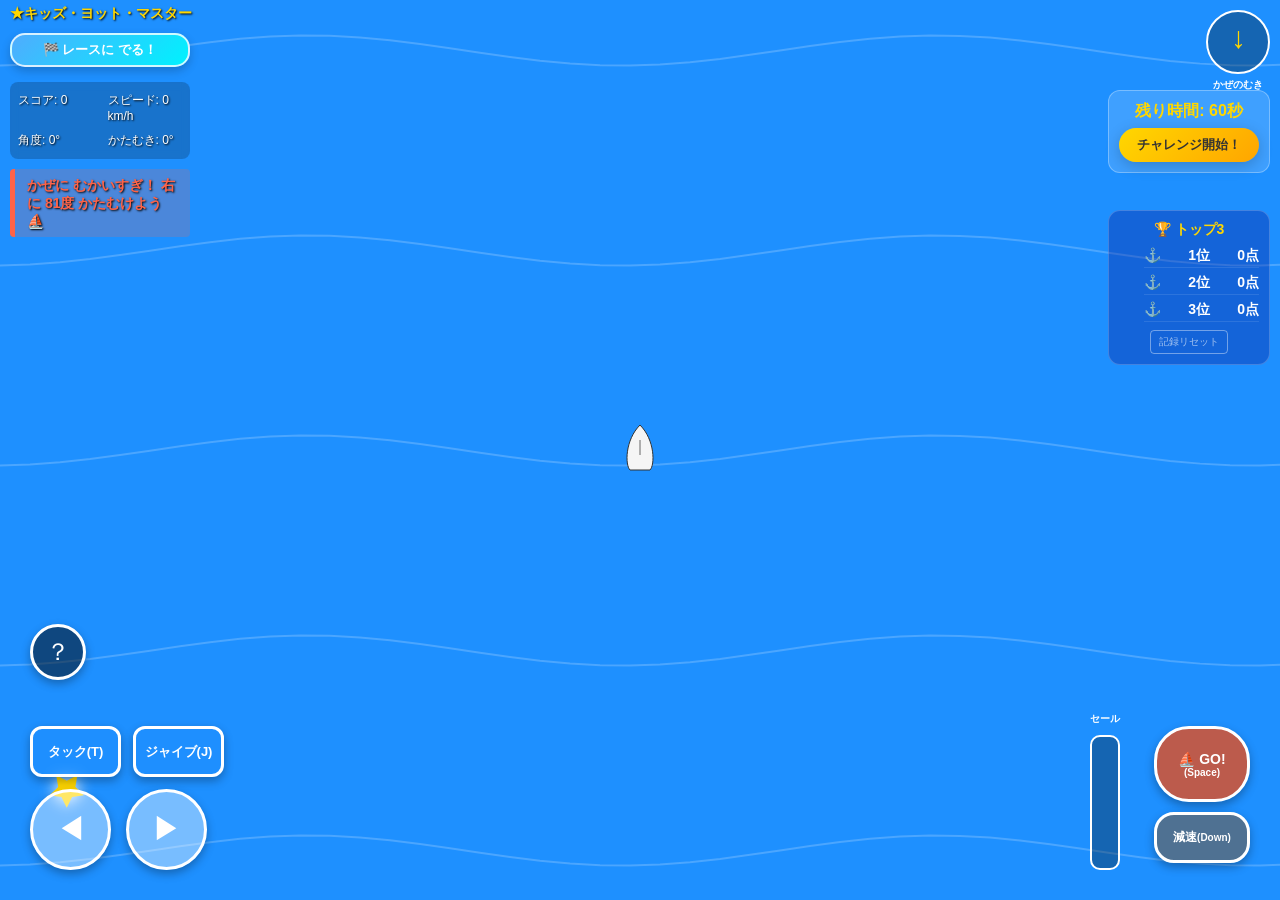
==== commit 4dc5c7a4: "ページタイトル変更" ====
--- a/index.html
+++ b/index.html
@@ -4,7 +4,7 @@
 <head>
     <meta charset="UTF-8">
     <meta name="viewport" content="width=device-width, initial-scale=1.0, maximum-scale=1.0, user-scalable=no">
-    <title>キッズ・ヨット・マスター（操船強化版）</title>
+    <title>キッズ・ヨット・マスター</title>
     <link rel="stylesheet" href="style.css">
 </head>
 
